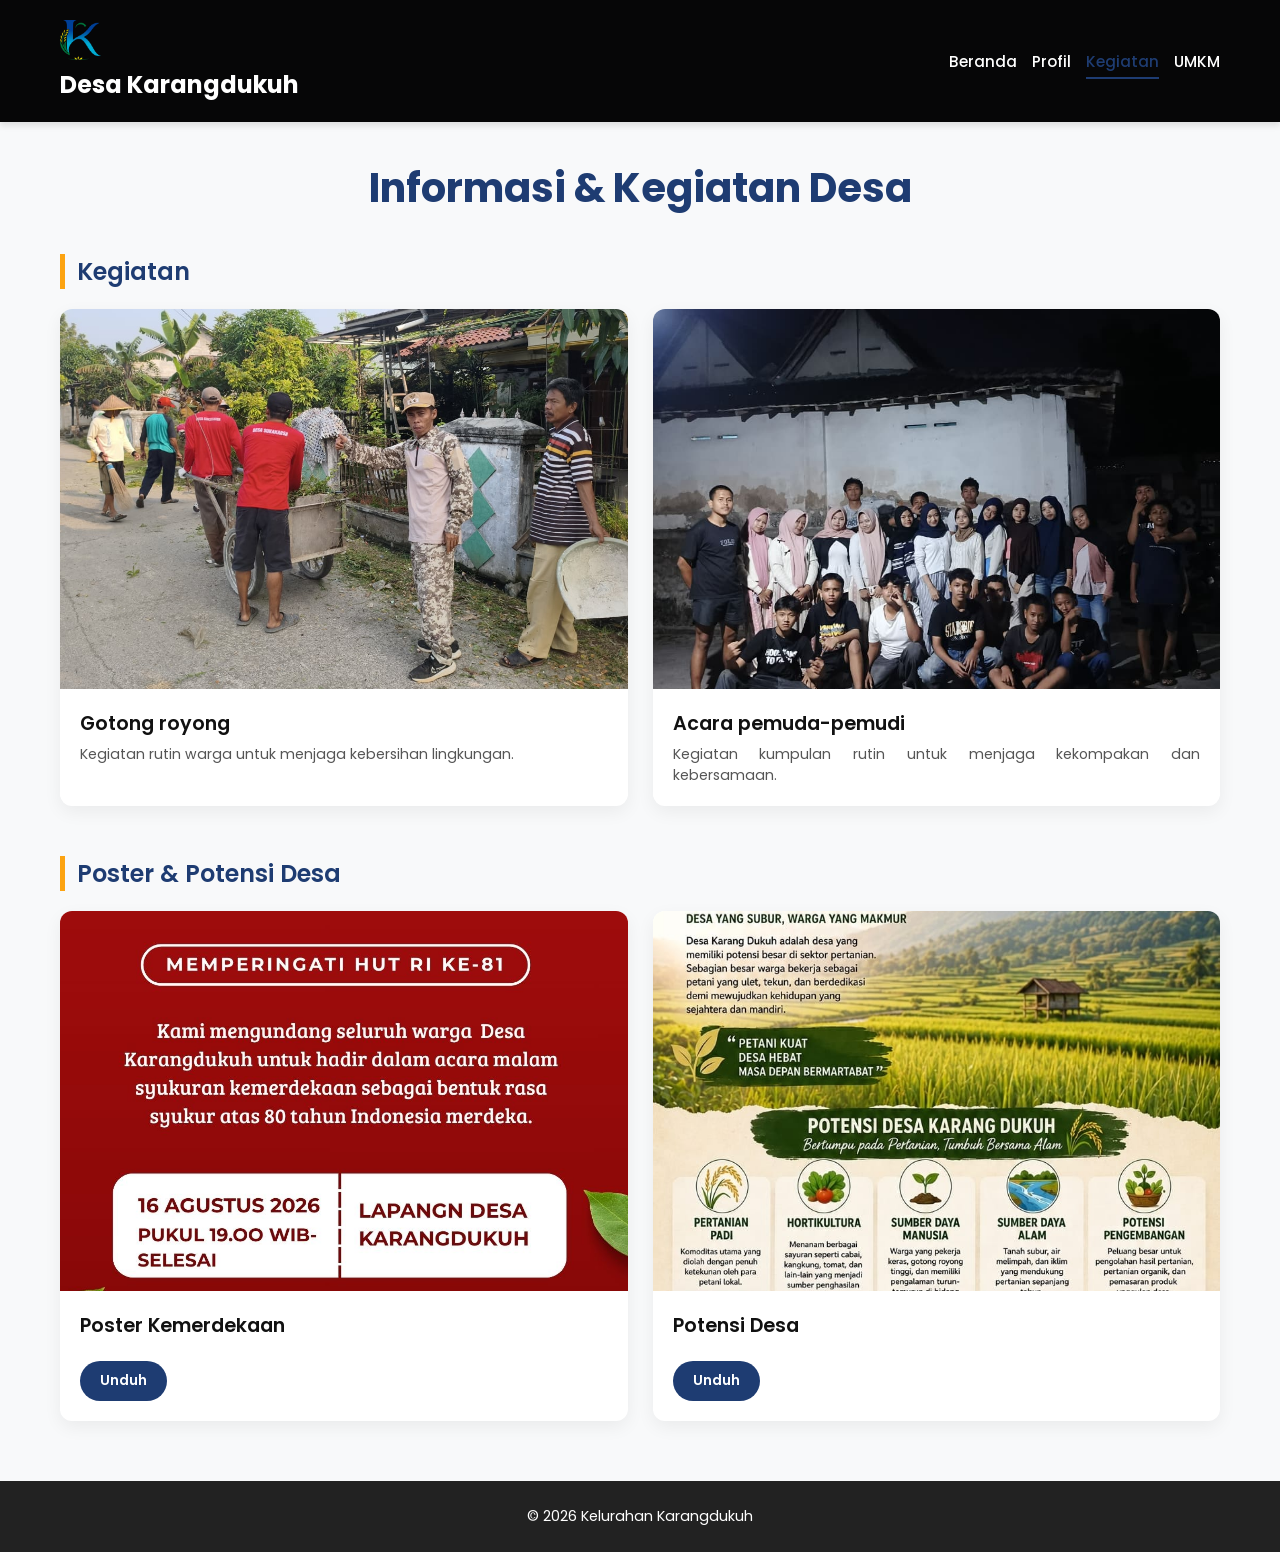
==== kegiatan.html @ e40834f6 "Update kegiatan.html" ====
<!DOCTYPE html>
<html lang="id">
<head>
    <meta charset="UTF-8">
    <meta name="viewport" content="width=device-width, initial-scale=1.0">
    <title>Kegiatan Warga | Karangdukuh</title>
    <link rel="stylesheet" href="style.css">
    <link rel="icon" href="gambar/logo.png">
</head>

<body>

<header>
    <nav class="navbar">
        <div class="logo">
            <img src="gambar/logo.png" class="logo-img" style="height:40px;" margin-right: 10px; vertical-align: middle;">
            <h2>Desa Karangdukuh</h2>
        </div>

        <ul class="nav-links">
            <li><a href="index.html">Beranda</a></li>
            <li><a href="profil.html">Profil</a></li>
            <li><a href="kegiatan.html" class="active">Kegiatan</a></li>
            <li><a href="umkm.html">UMKM</a></li>
        </ul>
    </nav>
</header>

<main class="container">

<h2 class="section-title">Informasi & Kegiatan Desa</h2>

<!-- KEGIATAN -->
<div class="kegiatan-section">
    <h3 class="sub-section-title">Kegiatan</h3>

    <div class="grid-portrait">

        <div class="card">
            <div class="card-img-wrapper">
                <img src="gambar/foto gotong royong.jpg"
                     alt="Gotong royong"
                     onclick="openImage(this.src)">
            </div>
            <div class="card-content">
                <h3>Gotong royong</h3>
                <p>Kegiatan rutin warga untuk menjaga kebersihan lingkungan.</p>
            </div>
        </div>

        <div class="card">
            <div class="card-img-wrapper">
                <img src="gambar/foto kumpulan.jpg"
                     alt="Pemuda"
                     onclick="openImage(this.src)">
            </div>
            <div class="card-content">
                <h3>Acara pemuda-pemudi</h3>
                <p>Kegiatan kumpulan rutin untuk menjaga kekompakan dan kebersamaan.</p>
            </div>
        </div>

    </div>
</div>

<!-- POSTER -->
<div class="kegiatan-section">
    <h3 class="sub-section-title">Poster & Potensi Desa</h3>

    <div class="grid-portrait">

        <div class="card">
            <div class="card-img-wrapper">
                <img src="gambar/poster event.jpg" alt="Poster">
            </div>
            <div class="card-content">
                <h3>Poster Kemerdekaan</h3>
                <a href="gambar/poster event.jpg" download class="btn">Unduh</a>
            </div>
        </div>

        <div class="card">
            <div class="card-img-wrapper">
                <img src="gambar/poster potensi.jpeg" alt="Potensi">
            </div>
            <div class="card-content">
                <h3>Potensi Desa</h3>
                <a href="gambar/poster potensi.jpeg" download class="btn">Unduh</a>
            </div>
        </div>

    </div>
</div>

</main>

<!-- FOOTER -->
<footer>
    <p>&copy; 2026 Kelurahan Karangdukuh</p>
</footer>

<!-- MODAL FULLSCREEN -->
<div id="imageModal" class="modal" onclick="closeImage()">
    <span class="close">&times;</span>
    <img class="modal-content" id="modalImg">
</div>

<script src="script.js"></script>

</body>
</html>
---- style.css ----
/* ==========================================================================
   1. GOOGLE FONTS, RESET & BASE STYLE
   ========================================================================== */
@import url('https://fonts.googleapis.com/css2?family=Poppins:wght=300;400;600;700&display=swap');

* {
    margin: 0;  
    padding: 0;
    box-sizing: border-box;
    font-family: 'Poppins', sans-serif;
}

body {
    background-color: #f8f9fa;
    color: #333;
    overflow-x: hidden;
    opacity: 0;
    animation: fadeInPage 0.8s ease-in forwards;
}

/* --- Animasi Page Load --- */
@keyframes fadeInPage {
    to { opacity: 1; }
}


/* ==========================================================================
   2. NAVIGATION BAR (RESPONSIVE)
   ========================================================================== */
header {
    background: linear-gradient(135deg, #060607, #060607);
    position: sticky;
    top: 0;
    z-index: 1000;
    box-shadow: 0 4px 6px rgba(0,0,0,0.1);
}

.navbar {
    display: flex;
    justify-content: space-between;
    align-items: center;
    max-width: 1200px;
    margin: 0 auto;
    padding: 20px;
    flex-wrap: wrap; /* Mengizinkan menu turun rapi jika layar sangat sempit */
    gap: 15px;
}

.logo h2 {
    color: #fff;
    font-weight: 700;
}

.nav-links {
    display: flex;
    list-style: none;
    flex-wrap: wrap;
    gap: 15px;
}

.nav-links li {
    margin: 0; /* Menggunakan gap pada flex container agar lebih konsisten */
}

.nav-links a {
    color: #fff;
    text-decoration: none;
    font-weight: 500;
    transition: color 0.3s, border-bottom 0.3s;
    padding-bottom: 5px;
    font-size: 0.95rem;
}

.nav-links a:hover, .nav-links a.active {
    color: #1e3c72;
    border-bottom: 2px solid #1e3c72;
}


/* ==========================================================================
   3. HERO SECTION
   ========================================================================== */
.hero {
    height: 70vh;
    display: flex;
    flex-direction: column;
    justify-content: center;
    align-items: center;
    text-align: center;
    color: white;
    padding: 20px;
}

.hero h1 {
    font-size: 3rem;
    margin-bottom: 15px;
    animation: slideDown 0.8s ease-out forwards;
}

.hero p {
    font-size: 1.2rem;
    margin-bottom: 25px;
    animation: slideUp 0.8s ease-out forwards 0.2s;
    animation-fill-mode: both;
}

@keyframes slideDown {
    from { transform: translateY(-30px); opacity: 0; }
    to { transform: translateY(0); opacity: 1; }
}

@keyframes slideUp {
    from { transform: translateY(30px); opacity: 0; }
    to { transform: translateY(0); opacity: 1; }
}


/* ==========================================================================
   4. MAIN CONTENT LAYOUT & SECTION TITLE
   ========================================================================== */
.container {
    max-width: 1200px;
    margin: 40px auto;
    padding: 0 20px;
}

.section-title {
    text-align: center;
    margin-bottom: 40px;
    position: relative;
    font-size: 2.5rem;
    color: #1e3c72;
    line-height: 1.3;
}

.kegiatan-section {
    margin-bottom: 50px;
}

.sub-section-title {
    font-size: 1.5rem;
    color: #1e3c72;
    margin-bottom: 20px;
    border-left: 5px solid #fca311;
    padding-left: 12px;
    font-weight: 600;
}


/* ==========================================================================
   5. GRID SYSTEM UNIVERSAL
   ========================================================================== */
.grid-container, .grid-layout {
    display: grid;
    grid-template-columns: repeat(auto-fit, minmax(300px, 1fr));
    gap: 35px;
}

/* Grid khusus penataan Kartu Portrait agar sejajar rapi ke samping */
.grid-portrait {
    display: grid;
    grid-template-columns: repeat(auto-fit, minmax(260px, 1fr));
    gap: 25px;
}


/* ==========================================================================
   6. FITUR BOX & UNIVERSAL CARDS
   ========================================================================== */
.fitur-box {
    background: white;
    padding: 30px;
    border-radius: 10px;
    box-shadow: 0 5px 15px rgba(0,0,0,0.05);
    margin-bottom: 30px;
}

/* --- Kategori Kartu / Card Universal --- */
.card, .custom-card {
    background: #fff;
    border-radius: 12px;
    overflow: hidden;
    box-shadow: 0 6px 18px rgba(0,0,0,0.06);
    display: flex;
    flex-direction: column;
    justify-content: space-between;
    transition: transform 0.3s ease, box-shadow 0.3s ease;
    
    /* State awal kartu sebelum animasi masuk */
    opacity: 0;
    transform: translateY(30px);
    animation: fadeInUpCard 0.6s ease-out forwards;
}

/* Efek Interaktif Angkat Kartu Saat Disorot Kursor */
.card:hover, .custom-card:hover {
    transform: translateY(-8px);
    box-shadow: 0 12px 24px rgba(0,0,0,0.15);
}

/* Pembungkus Gambar Kartu Kunci Portrait Vertikal (Anti-Gepeng) */
.card img, .card-img-wrapper, .card-img-wrapper img {
    width: 100%;
    height: 380px; /* Ukuran tinggi potret vertikal ideal PC */
    overflow: hidden;
    background-color: #eaeaea; 
    object-fit: cover; 
    display: block;
}

/* Area Teks di Dalam Kartu */
.card-content, .card-body {
    padding: 20px;
    flex-grow: 1;
    display: flex;
    flex-direction: column;
}

.card-content h3, .card-body h3 {
    font-size: 1.2rem;
    color: #111;
    margin-bottom: 6px;
    font-weight: 600;
}

.kegiatan-tanggal {
    display: block;
    font-size: 0.8rem;
    color: #888;
    margin-bottom: 12px;
    font-weight: 500;
}

.card-content p, .card-body p {
    color: #555;
    font-size: 0.88rem;
    line-height: 1.5;
    text-align: justify;
}

/* --- Keyframes Animasi Kartu Muncul --- */
@keyframes fadeInUpCard {
    to {
        opacity: 1;
        transform: translateY(0);
    }
}


/* ==========================================================================
   7. FILTER BUTTONS & UNIVERSAL BUTTON
   ========================================================================== */
.filter-buttons, .filter-container {
    display: flex;
    justify-content: center;
    gap: 15px;
    margin-bottom: 40px;
    flex-wrap: wrap; /* Tombol kategori UMKM membungkus rapi di HP */
}

.filter-btn {
    padding: 10px 25px;
    border: 2px solid #1e3c72;
    background: transparent;
    color: #1e3c72;
    border-radius: 25px;
    cursor: pointer;
    font-weight: 600;
    transition: all 0.3s ease;
    font-size: 0.9rem;
}

.filter-btn.active, .filter-btn:hover {
    background: #1e3c72;
    color: #fff;
}

/* --- Tombol Unduh Kapsul Universal --- */
.btn {
    display: inline-block;
    text-align: center;
    padding: 10px 20px;
    background-color: #1e3c72;
    color: white;
    text-decoration: none;
    border-radius: 25px; 
    font-size: 0.85rem;
    font-weight: 600;
    transition: background 0.3s, transform 0.2s;
    border: none;
    cursor: pointer;
    margin-top: 15px; 
    align-self: flex-start; 
}

.btn:hover {
    background-color: #1e3c72;
    color: #fff;
}


/* ==========================================================================
   8. GOOGLE MAPS SECTION
   ========================================================================== */
.map-section {
    max-width: 1200px;
    margin: 60px auto;
    padding: 0 20px;
    text-align: center;
}

.map-subtitle {
    color: #666;
    font-size: 0.95rem;
    margin-top: -30px; 
    margin-bottom: 30px;
    line-height: 1.4;
}

.map-container {
    width: 100%;
    background: #fff;
    padding: 15px; 
    border-radius: 12px;
    box-shadow: 0 6px 18px rgba(0,0,0,0.06);
    overflow: hidden; 
    transition: transform 0.3s ease, box-shadow 0.3s ease;
}

.map-container:hover {
    transform: translateY(-5px);
    box-shadow: 0 12px 24px rgba(0,0,0,0.12);
}

.map-container iframe {
    border-radius: 8px; 
    display: block;
}


/* ==========================================================================
   9. FOOTER
   ========================================================================== */
footer {
    background-color: #222;
    color: white;
    text-align: center;
    padding: 25px;
    margin-top: 60px;
    font-size: 0.9rem;
}


/* ==========================================================================
   10. RESPONSIVE MEDIA QUERIES (MOBILE FRIENDLY BREAKPOINTS)
   ========================================================================== */

/* --- Layar Tablet / Laptop Kecil (Max 992px) --- */
@media (max-width: 992px) {
    .hero h1 {
        font-size: 2.5rem;
    }
    .grid-portrait {
        grid-template-columns: repeat(auto-fit, minmax(240px, 1fr));
        gap: 20px;
    }
}

/* --- Layar HP Umum (Max 768px) --- */
@media (max-width: 768px) {
    .navbar {
        flex-direction: column; /* Membuat Logo di atas dan Menu di bawahnya */
        text-align: center;
        padding: 15px;
    }
    .nav-links {
        justify-content: center;
        width: 100%;
    }
    .hero {
        height: 50vh; /* Mengurangi tinggi hero section agar proporsional di HP */
    }
    .hero h1 {
        font-size: 2rem;
    }
    .hero p {
        font-size: 1rem;
    }
    .grid-container, .grid-layout {
        grid-template-columns: 1fr; /* Memaksa 1 kolom penuh ke bawah di HP */
        gap: 20px;
    }
}

/* --- Layar HP Kecil (Max 576px) --- */
@media (max-width: 576px) {
    .container {
        margin: 25px auto;
        padding: 0 15px; /* Mengurangi padding tepi agar konten teks lebih luas */
    }
    .section-title {
        font-size: 1.8rem;
        margin-bottom: 25px;
    }
    .sub-section-title {
        font-size: 1.3rem;
    }
    .card img, .card-img-wrapper, .card-img-wrapper img {
        height: 280px; /* Menurunkan tinggi gambar agar kartu tidak terlalu panjang ke bawah */
    }
    .card-content, .card-body {
        padding: 15px; /* Spasi teks dalam kartu lebih ramping di HP */
    }
    .map-section {
        margin: 40px auto;
    }
    .map-subtitle {
        margin-top: -15px;
        margin-bottom: 20px;
        font-size: 0.85rem;
    }
    .map-container {
        padding: 8px;
    }
    .map-container iframe {
        height: 260px; /* Mengurangi tinggi visual peta agar nyaman di-scroll di layar sentuh */
    }
}
/* ===== MODAL IMAGE FULLSCREEN ===== */
.modal {
    display: none;
    position: fixed;
    z-index: 9999;
    left: 0;
    top: 0;
    width: 100%;
    height: 100%;
    background: rgba(0,0,0,0.9);
}

.modal-content {
    margin: auto;
    display: block;
    max-width: 90%;
    max-height: 90%;
    margin-top: 5%;
    animation: zoom 0.25s ease;
}

@keyframes zoom {
    from { transform: scale(0.6); }
    to { transform: scale(1); }
}

.close {
    position: absolute;
    top: 20px;
    right: 30px;
    font-size: 40px;
    color: white;
    cursor: pointer;
}
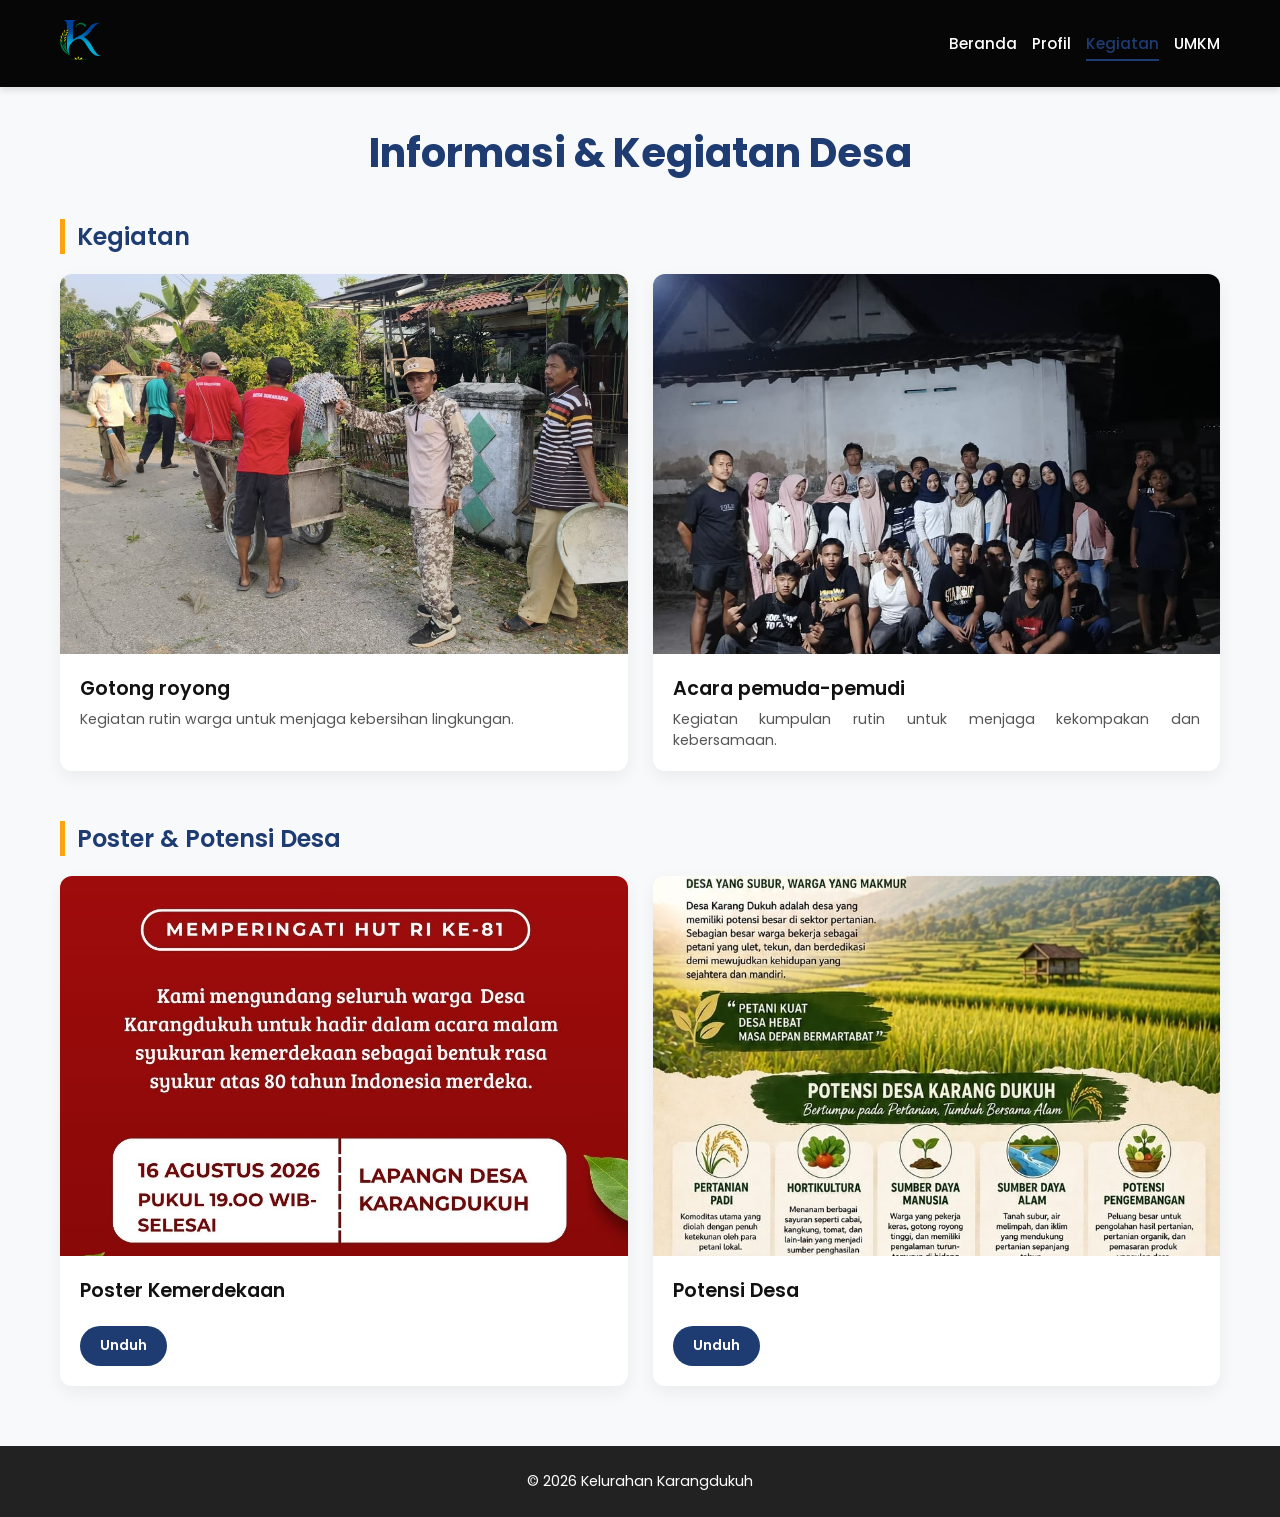
==== commit 0dba3028: "Update kegiatan.html" ====
--- a/kegiatan.html
+++ b/kegiatan.html
@@ -14,7 +14,7 @@
     <nav class="navbar">
         <div class="logo">
             <img src="gambar/logo.png" class="logo-img" style="height:40px;" margin-right: 10px; vertical-align: middle;">
-            <h2>Desa Karangdukuh</h2>
+            <h2 style="display: inline-block; vertical-align: middle;"Desa Karangdukuh</h2>
         </div>
 
         <ul class="nav-links">
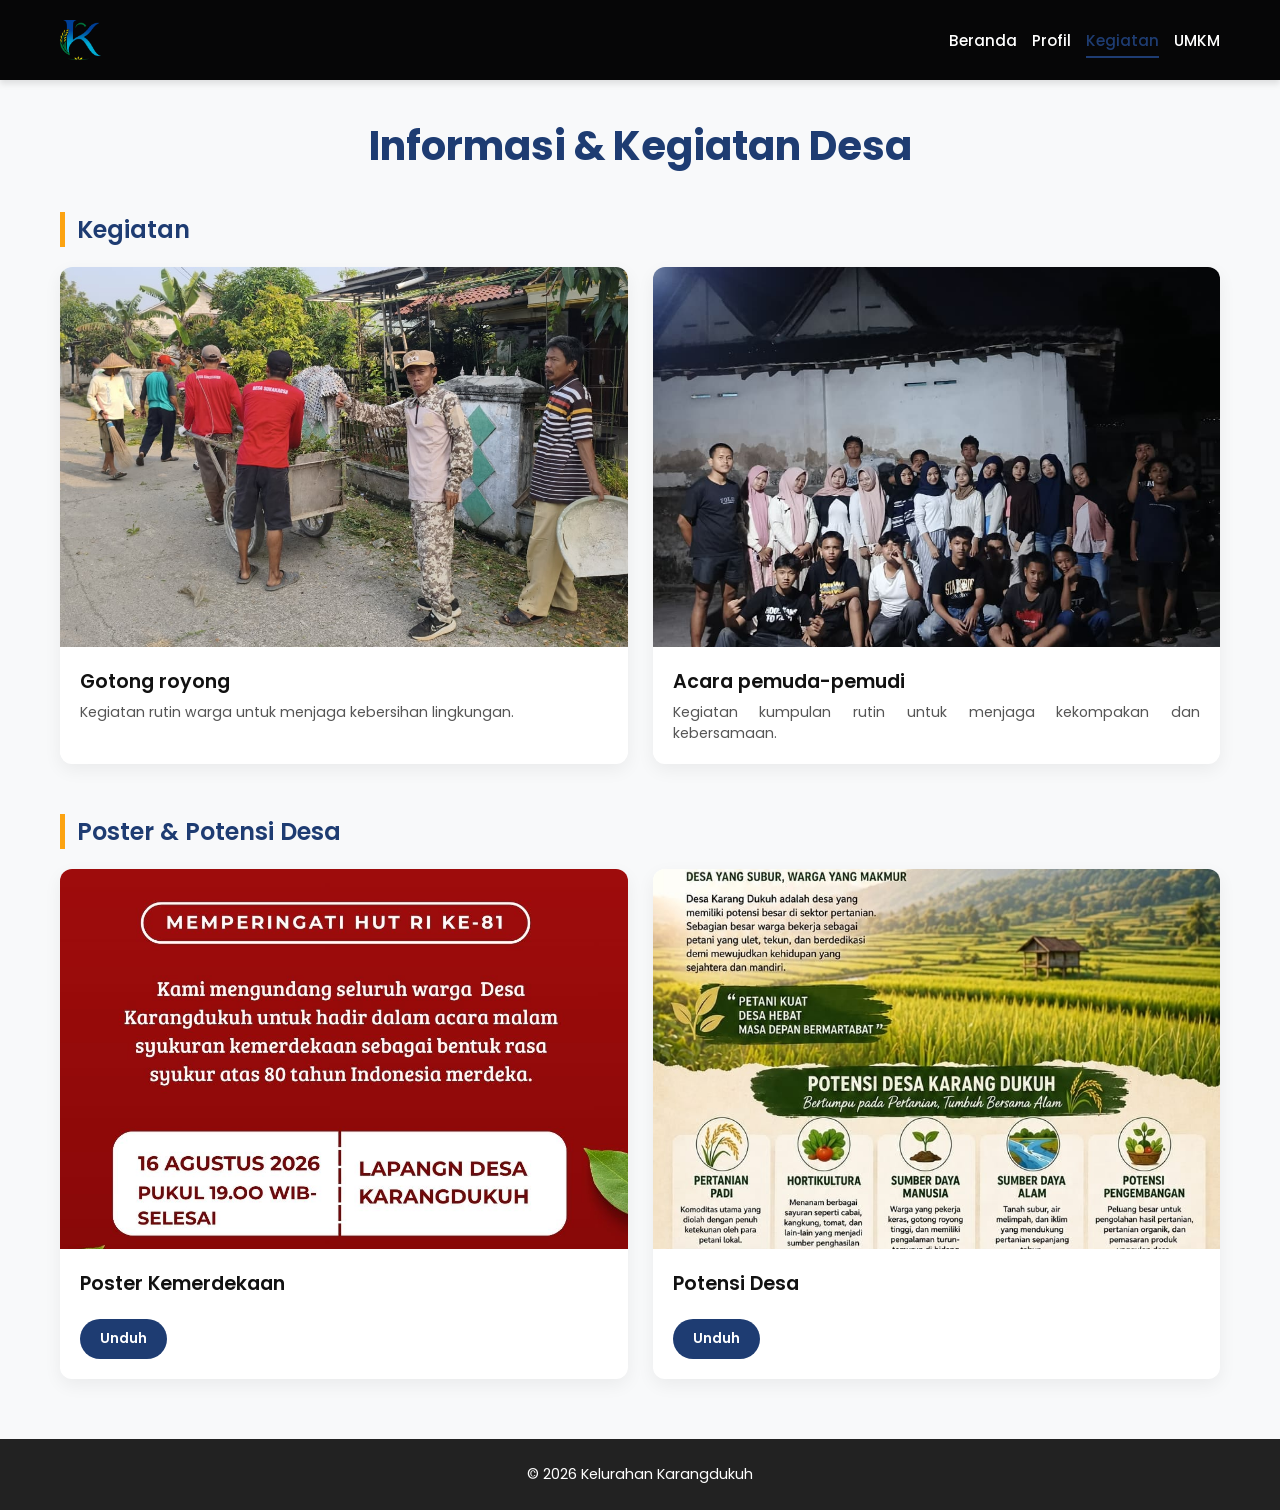
==== commit e272fb45: "Update kegiatan.html" ====
--- a/kegiatan.html
+++ b/kegiatan.html
@@ -13,7 +13,7 @@
 <header>
     <nav class="navbar">
         <div class="logo">
-            <img src="gambar/logo.png" class="logo-img" style="height:40px;" margin-right: 10px; vertical-align: middle;">
+            <img src="gambar/logo.png" class="logo-img" style="height:40px; margin-right:10px; vertical-align:middle;">
             <h2 style="display: inline-block; vertical-align: middle;"Desa Karangdukuh</h2>
         </div>
 
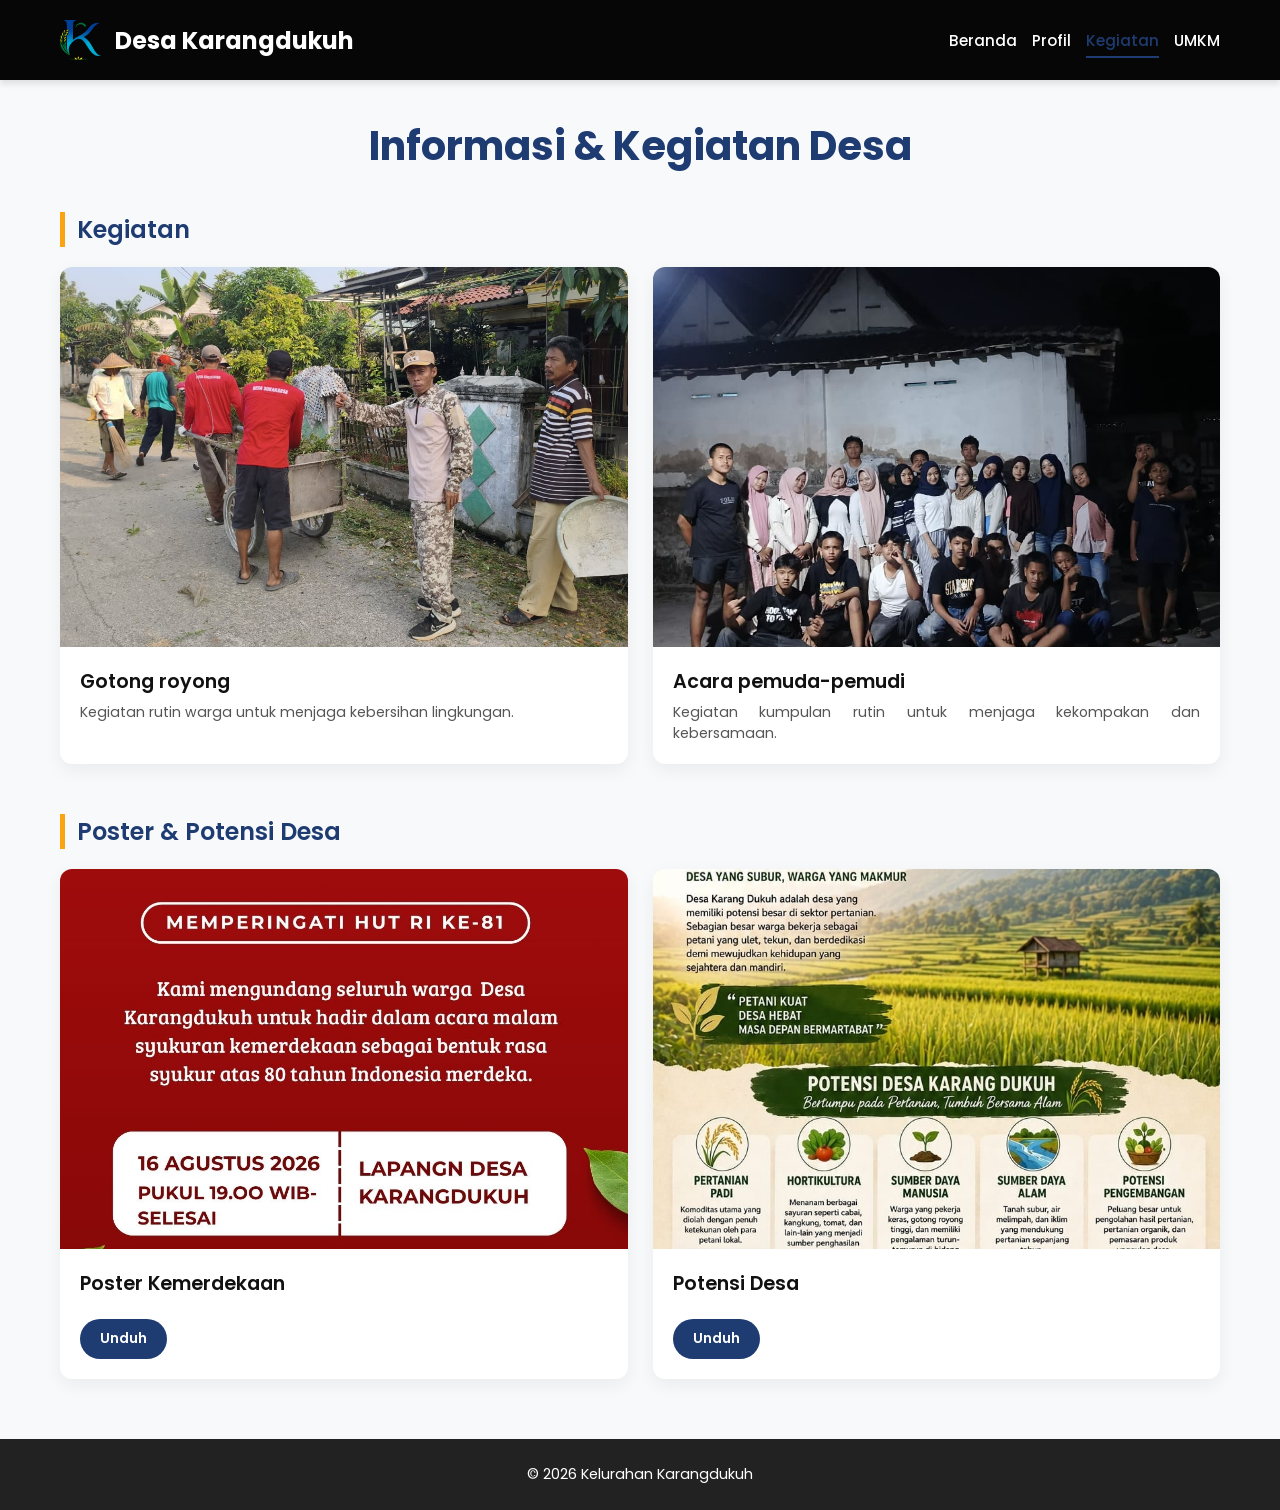
==== commit b97e937d: "Update kegiatan.html" ====
--- a/kegiatan.html
+++ b/kegiatan.html
@@ -14,7 +14,7 @@
     <nav class="navbar">
         <div class="logo">
             <img src="gambar/logo.png" class="logo-img" style="height:40px; margin-right:10px; vertical-align:middle;">
-            <h2 style="display: inline-block; vertical-align: middle;"Desa Karangdukuh</h2>
+            <h2 style="display: inline-block; vertical-align: middle;">Desa Karangdukuh</h2>
         </div>
 
         <ul class="nav-links">
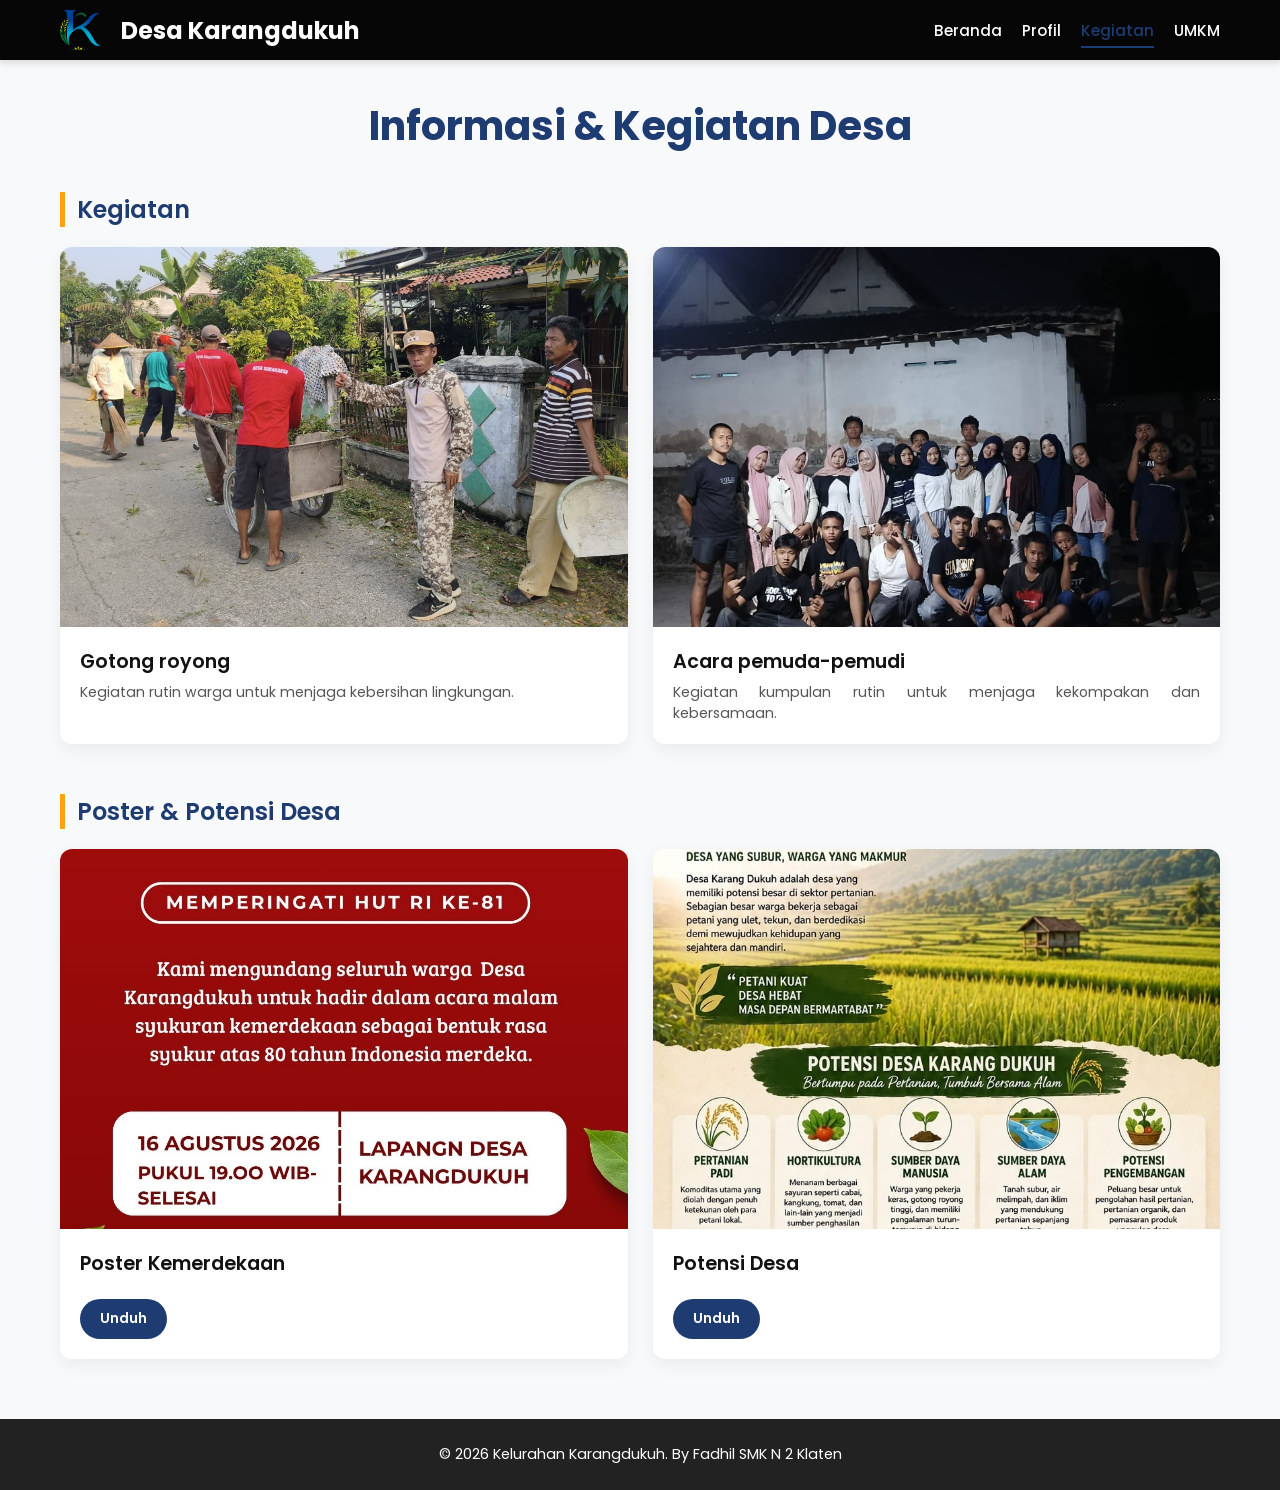
==== commit 143a2ef9: "Update kegiatan.html" ====
--- a/kegiatan.html
+++ b/kegiatan.html
@@ -96,7 +96,7 @@
 
 <!-- FOOTER -->
 <footer>
-    <p>&copy; 2026 Kelurahan Karangdukuh</p>
+    <p>&copy; 2026 Kelurahan Karangdukuh. By Fadhil SMK N 2 Klaten</p>
 </footer>
 
 <!-- MODAL FULLSCREEN -->
--- a/style.css
+++ b/style.css
@@ -460,3 +460,25 @@
     color: white;
     cursor: pointer;
 }
+.navbar {
+    display: flex;
+    justify-content: space-between;
+    align-items: center;
+    padding: 10px 20px;
+}
+
+.logo {
+    display: flex;
+    align-items: center; /* ini yang bikin sejajar tengah */
+    gap: 10px; /* jarak gambar dan teks */
+}
+
+.logo img {
+    height: 40px;
+}
+
+.nav-links {
+    display: flex;
+    gap: 20px;
+    list-style: none;
+}
